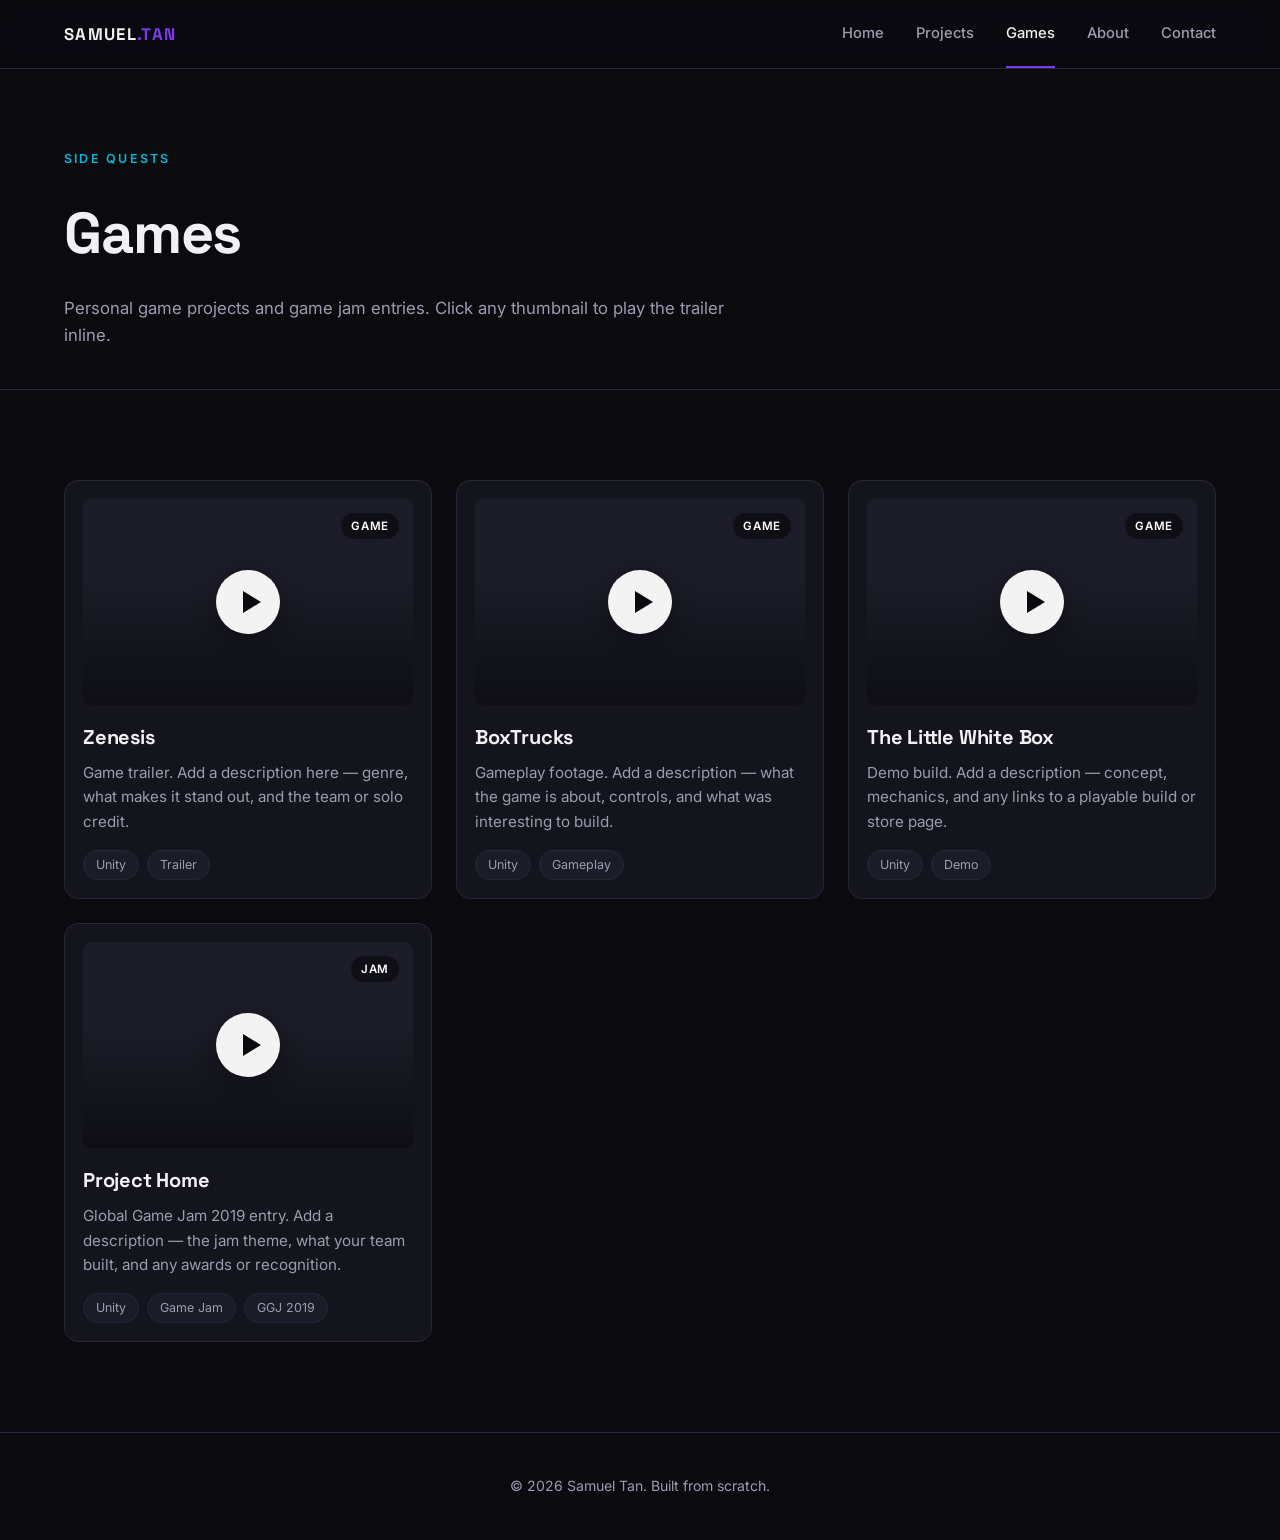
==== games.html @ c5303bc1 "Initial portfolio site Static site with home, projects, and games pages. VR/AR work showcased via cl" ====
<!DOCTYPE html>
<html lang="en">
<head>
    <meta charset="UTF-8">
    <meta name="viewport" content="width=device-width, initial-scale=1.0">
    <title>Games — Samuel Tan</title>
    <meta name="description" content="Games developed by Samuel Tan.">
    <link rel="stylesheet" href="assets/css/styles.css">
    <link rel="preconnect" href="https://fonts.googleapis.com">
    <link rel="preconnect" href="https://fonts.gstatic.com" crossorigin>
    <link href="https://fonts.googleapis.com/css2?family=Inter:wght@400;500;600;700;800&family=Space+Grotesk:wght@500;700&display=swap" rel="stylesheet">
</head>
<body>
    <header class="site-header">
        <div class="container header-inner">
            <a href="index.html" class="logo">SAMUEL<span>.TAN</span></a>
            <nav class="nav-desktop">
                <a href="index.html">Home</a>
                <a href="projects.html">Projects</a>
                <a href="games.html" class="active">Games</a>
                <a href="index.html#about">About</a>
                <a href="index.html#contact">Contact</a>
            </nav>
            <button class="nav-toggle" aria-label="Toggle navigation" aria-expanded="false">
                <span></span><span></span><span></span>
            </button>
        </div>
        <nav class="nav-mobile">
            <a href="index.html">Home</a>
            <a href="projects.html">Projects</a>
            <a href="games.html">Games</a>
            <a href="index.html#about">About</a>
            <a href="index.html#contact">Contact</a>
        </nav>
    </header>

    <main>
        <section class="page-hero">
            <div class="container">
                <p class="eyebrow">Side Quests</p>
                <h1>Games</h1>
                <p class="page-sub">Personal game projects and game jam entries. Click any thumbnail to play the trailer inline.</p>
            </div>
        </section>

        <section class="section">
            <div class="container">
                <div class="project-grid">
                    <article id="zenesis" class="project-card project-card-detail">
                        <div class="project-thumb video-thumb" data-video-id="gKmy3xf2ELI" style="background-image: url('https://img.youtube.com/vi/gKmy3xf2ELI/hqdefault.jpg')">
                            <span class="tag">Game</span>
                            <button class="play-button" aria-label="Play Zenesis trailer"></button>
                        </div>
                        <h3>Zenesis</h3>
                        <p>Game trailer. Add a description here — genre, what makes it stand out, and the team or solo credit.</p>
                        <ul class="meta-list"><li>Unity</li><li>Trailer</li></ul>
                    </article>

                    <article id="boxtrucks" class="project-card project-card-detail">
                        <div class="project-thumb video-thumb" data-video-id="-wrfO_AimGk" style="background-image: url('https://img.youtube.com/vi/-wrfO_AimGk/hqdefault.jpg')">
                            <span class="tag">Game</span>
                            <button class="play-button" aria-label="Play BoxTrucks gameplay"></button>
                        </div>
                        <h3>BoxTrucks</h3>
                        <p>Gameplay footage. Add a description — what the game is about, controls, and what was interesting to build.</p>
                        <ul class="meta-list"><li>Unity</li><li>Gameplay</li></ul>
                    </article>

                    <article id="little-white-box" class="project-card project-card-detail">
                        <div class="project-thumb video-thumb" data-video-id="9eeDVmjl8H8" style="background-image: url('https://img.youtube.com/vi/9eeDVmjl8H8/hqdefault.jpg')">
                            <span class="tag">Game</span>
                            <button class="play-button" aria-label="Play The Little White Box demo"></button>
                        </div>
                        <h3>The Little White Box</h3>
                        <p>Demo build. Add a description — concept, mechanics, and any links to a playable build or store page.</p>
                        <ul class="meta-list"><li>Unity</li><li>Demo</li></ul>
                    </article>

                    <article id="project-home" class="project-card project-card-detail">
                        <div class="project-thumb video-thumb" data-video-id="KWs1H7j5ezE" style="background-image: url('https://img.youtube.com/vi/KWs1H7j5ezE/hqdefault.jpg')">
                            <span class="tag">Jam</span>
                            <button class="play-button" aria-label="Play Project Home gameplay"></button>
                        </div>
                        <h3>Project Home</h3>
                        <p>Global Game Jam 2019 entry. Add a description — the jam theme, what your team built, and any awards or recognition.</p>
                        <ul class="meta-list"><li>Unity</li><li>Game Jam</li><li>GGJ 2019</li></ul>
                    </article>
                </div>
            </div>
        </section>
    </main>

    <footer class="site-footer">
        <div class="container">
            <p>© <span id="year"></span> Samuel Tan. Built from scratch.</p>
        </div>
    </footer>

    <script src="assets/js/main.js"></script>
</body>
</html>
---- assets/css/styles.css ----
/* ============================================================
   Samuel Tan — Portfolio
   Plain CSS, no preprocessor. Design tokens up top.
   ============================================================ */

:root {
    --bg: #0a0a0f;
    --surface: #14141c;
    --surface-2: #1c1c28;
    --border: #26263a;
    --text: #f0f0f5;
    --text-dim: #9c9cb0;
    --accent: #7c3aed;
    --accent-2: #06b6d4;
    --accent-glow: rgba(124, 58, 237, 0.35);
    --max-width: 1200px;
    --radius: 14px;
    --radius-sm: 8px;
    --shadow-card: 0 10px 30px rgba(0, 0, 0, 0.4);

    --font-sans: 'Inter', system-ui, -apple-system, Segoe UI, Roboto, sans-serif;
    --font-display: 'Space Grotesk', 'Inter', system-ui, sans-serif;
}

* { box-sizing: border-box; }

html {
    scroll-behavior: smooth;
}

body {
    margin: 0;
    background: var(--bg);
    color: var(--text);
    font-family: var(--font-sans);
    font-size: 16px;
    line-height: 1.6;
    -webkit-font-smoothing: antialiased;
    text-rendering: optimizeLegibility;
}

a { color: inherit; text-decoration: none; }
img { max-width: 100%; display: block; }

.container {
    width: 100%;
    max-width: var(--max-width);
    margin: 0 auto;
    padding: 0 24px;
}

/* ===== Header ============================================== */

.site-header {
    position: sticky;
    top: 0;
    z-index: 50;
    background: rgba(10, 10, 15, 0.75);
    backdrop-filter: saturate(140%) blur(12px);
    -webkit-backdrop-filter: saturate(140%) blur(12px);
    border-bottom: 1px solid var(--border);
}

.header-inner {
    display: flex;
    align-items: center;
    justify-content: space-between;
    height: 68px;
}

.logo {
    font-family: var(--font-display);
    font-weight: 700;
    letter-spacing: 0.08em;
    font-size: 1.05rem;
}
.logo span { color: var(--accent); }

.nav-desktop {
    display: flex;
    gap: 32px;
}
.nav-desktop a {
    font-size: 0.92rem;
    font-weight: 500;
    color: var(--text-dim);
    transition: color 0.2s ease;
    position: relative;
}
.nav-desktop a:hover,
.nav-desktop a.active { color: var(--text); }
.nav-desktop a.active::after {
    content: '';
    position: absolute;
    left: 0; right: 0; bottom: -22px;
    height: 2px;
    background: var(--accent);
}

.nav-toggle {
    display: none;
    background: transparent;
    border: 0;
    width: 40px;
    height: 40px;
    cursor: pointer;
    padding: 8px;
}
.nav-toggle span {
    display: block;
    width: 24px;
    height: 2px;
    background: var(--text);
    margin: 5px auto;
    transition: transform 0.25s ease, opacity 0.25s ease;
}
.nav-toggle[aria-expanded="true"] span:nth-child(1) {
    transform: translateY(7px) rotate(45deg);
}
.nav-toggle[aria-expanded="true"] span:nth-child(2) { opacity: 0; }
.nav-toggle[aria-expanded="true"] span:nth-child(3) {
    transform: translateY(-7px) rotate(-45deg);
}

.nav-mobile {
    display: none;
    flex-direction: column;
    padding: 8px 24px 20px;
    border-top: 1px solid var(--border);
    background: rgba(10, 10, 15, 0.95);
}
.nav-mobile.open { display: flex; }
.nav-mobile a {
    padding: 14px 0;
    border-bottom: 1px solid var(--border);
    color: var(--text-dim);
    font-weight: 500;
}
.nav-mobile a:last-child { border-bottom: 0; }

/* ===== Hero ================================================ */

.hero {
    position: relative;
    padding: 120px 0 100px;
    overflow: hidden;
}

.hero-eyebrow,
.eyebrow {
    text-transform: uppercase;
    letter-spacing: 0.18em;
    font-size: 0.78rem;
    color: var(--accent-2);
    font-weight: 600;
    margin: 0 0 18px;
}

.hero-title {
    font-family: var(--font-display);
    font-size: clamp(2.4rem, 6vw, 4.6rem);
    line-height: 1.05;
    letter-spacing: -0.02em;
    margin: 0 0 24px;
    font-weight: 700;
}
.accent {
    background: linear-gradient(120deg, var(--accent), var(--accent-2));
    -webkit-background-clip: text;
    background-clip: text;
    color: transparent;
}

.hero-sub {
    font-size: 1.15rem;
    color: var(--text-dim);
    max-width: 580px;
    margin: 0 0 36px;
}

.hero-cta { display: flex; gap: 14px; flex-wrap: wrap; }

.btn {
    display: inline-flex;
    align-items: center;
    justify-content: center;
    padding: 13px 26px;
    border-radius: 100px;
    font-weight: 600;
    font-size: 0.95rem;
    transition: transform 0.2s ease, box-shadow 0.25s ease, background 0.2s ease;
    border: 1px solid transparent;
    cursor: pointer;
}
.btn-primary {
    background: var(--accent);
    color: white;
    box-shadow: 0 8px 24px var(--accent-glow);
}
.btn-primary:hover { transform: translateY(-2px); box-shadow: 0 12px 30px var(--accent-glow); }
.btn-ghost {
    background: transparent;
    border-color: var(--border);
    color: var(--text);
}
.btn-ghost:hover { border-color: var(--text-dim); }

.hero-orb {
    position: absolute;
    top: -100px;
    right: -120px;
    width: 520px;
    height: 520px;
    border-radius: 50%;
    background: radial-gradient(circle at 30% 30%, var(--accent), transparent 60%),
                radial-gradient(circle at 70% 60%, var(--accent-2), transparent 65%);
    filter: blur(80px);
    opacity: 0.45;
    pointer-events: none;
    z-index: -1;
}

/* ===== Sections ============================================ */

.section { padding: 90px 0; }
.section-alt { background: var(--surface); border-top: 1px solid var(--border); border-bottom: 1px solid var(--border); }

.section-head {
    display: flex;
    align-items: end;
    justify-content: space-between;
    margin-bottom: 40px;
    flex-wrap: wrap;
    gap: 16px;
}
.section-head h2 {
    font-family: var(--font-display);
    font-size: clamp(1.8rem, 3.5vw, 2.6rem);
    margin: 0;
    letter-spacing: -0.01em;
}
.link-arrow {
    color: var(--accent-2);
    font-weight: 600;
    transition: transform 0.2s ease;
}
.link-arrow:hover { transform: translateX(4px); display: inline-block; }

/* ===== Page hero (sub-pages) =============================== */

.page-hero {
    padding: 80px 0 40px;
    border-bottom: 1px solid var(--border);
}
.page-hero h1 {
    font-family: var(--font-display);
    font-size: clamp(2.2rem, 5vw, 3.6rem);
    margin: 0 0 16px;
    letter-spacing: -0.02em;
}
.page-sub {
    color: var(--text-dim);
    max-width: 680px;
    font-size: 1.05rem;
    margin: 0;
}

/* ===== Project grid ======================================== */

.project-grid {
    display: grid;
    grid-template-columns: repeat(auto-fit, minmax(300px, 1fr));
    gap: 24px;
}

.project-card {
    background: var(--surface);
    border: 1px solid var(--border);
    border-radius: var(--radius);
    padding: 18px;
    transition: transform 0.25s ease, border-color 0.25s ease, box-shadow 0.25s ease;
    display: block;
    color: inherit;
}
.project-card:hover {
    transform: translateY(-4px);
    border-color: var(--accent);
    box-shadow: var(--shadow-card);
}
.project-card h3 {
    font-family: var(--font-display);
    font-size: 1.25rem;
    margin: 16px 0 8px;
    letter-spacing: -0.01em;
}
.project-card p {
    color: var(--text-dim);
    margin: 0;
    font-size: 0.95rem;
}

.project-thumb {
    aspect-ratio: 16 / 10;
    border-radius: var(--radius-sm);
    position: relative;
    overflow: hidden;
    display: flex;
    align-items: flex-start;
    justify-content: flex-end;
    padding: 14px;
    background-size: cover;
    background-position: center;
    background-color: var(--surface-2);
}
/* Gradient placeholders — used by Games page until real screenshots are added */
.thumb-1 { background: linear-gradient(135deg, #4338ca, #06b6d4); }
.thumb-2 { background: linear-gradient(135deg, #f59e0b, #b91c1c); }
.thumb-3 { background: linear-gradient(135deg, #10b981, #06b6d4); }
.thumb-4 { background: linear-gradient(135deg, #1e293b, #7c3aed); }
.thumb-5 { background: linear-gradient(135deg, #ec4899, #7c3aed); }
.thumb-6 { background: linear-gradient(135deg, #06b6d4, #1e1b4b); }

/* Video thumbnail — YouTube poster + play button overlay */
.video-thumb { cursor: pointer; }
.video-thumb::before {
    content: '';
    position: absolute;
    inset: 0;
    background: linear-gradient(180deg, transparent 40%, rgba(0,0,0,0.5));
    pointer-events: none;
    transition: background 0.25s ease;
}
.video-thumb:hover::before {
    background: linear-gradient(180deg, rgba(124,58,237,0.15) 0%, rgba(0,0,0,0.55));
}

.play-button {
    position: absolute;
    left: 50%;
    top: 50%;
    transform: translate(-50%, -50%);
    width: 64px;
    height: 64px;
    border-radius: 50%;
    border: 0;
    background: rgba(255, 255, 255, 0.95);
    cursor: pointer;
    transition: transform 0.2s ease, background 0.2s ease, box-shadow 0.25s ease;
    box-shadow: 0 6px 24px rgba(0, 0, 0, 0.4);
    z-index: 1;
    padding: 0;
}
.play-button::before {
    content: '';
    position: absolute;
    left: 56%;
    top: 50%;
    transform: translate(-50%, -50%);
    width: 0;
    height: 0;
    border-left: 18px solid var(--bg);
    border-top: 11px solid transparent;
    border-bottom: 11px solid transparent;
}
.video-thumb:hover .play-button {
    transform: translate(-50%, -50%) scale(1.08);
    background: var(--accent);
    box-shadow: 0 10px 28px var(--accent-glow);
}
.video-thumb:hover .play-button::before {
    border-left-color: white;
}

/* When iframe is injected, hide the static UI */
.video-thumb.is-playing::before,
.video-thumb.is-playing .tag,
.video-thumb.is-playing .play-button {
    display: none;
}
.video-thumb iframe {
    position: absolute;
    inset: 0;
    width: 100%;
    height: 100%;
    border: 0;
    border-radius: var(--radius-sm);
}

.tag {
    background: rgba(0, 0, 0, 0.45);
    backdrop-filter: blur(8px);
    color: white;
    padding: 4px 10px;
    border-radius: 100px;
    font-size: 0.72rem;
    font-weight: 600;
    letter-spacing: 0.06em;
    text-transform: uppercase;
}

.project-card-detail .meta-list {
    margin: 16px 0 0;
    padding: 0;
    list-style: none;
    display: flex;
    gap: 8px;
    flex-wrap: wrap;
}
.meta-list li {
    background: var(--surface-2);
    border: 1px solid var(--border);
    border-radius: 100px;
    padding: 4px 12px;
    font-size: 0.78rem;
    color: var(--text-dim);
}

/* ===== About =============================================== */

.about-grid {
    display: grid;
    grid-template-columns: 280px 1fr;
    gap: 60px;
    align-items: center;
}
.about-photo {
    aspect-ratio: 1;
    border-radius: 50%;
    background: linear-gradient(135deg, var(--accent), var(--accent-2));
    box-shadow: 0 0 60px var(--accent-glow);
    position: relative;
}
.about-photo::after {
    content: 'Photo';
    position: absolute;
    inset: 8px;
    border-radius: 50%;
    background: var(--surface);
    display: flex;
    align-items: center;
    justify-content: center;
    color: var(--text-dim);
    font-size: 0.85rem;
    letter-spacing: 0.1em;
    text-transform: uppercase;
}
.about-copy h2 {
    font-family: var(--font-display);
    font-size: clamp(1.8rem, 3.5vw, 2.4rem);
    margin: 0 0 18px;
    letter-spacing: -0.01em;
}
.about-copy p {
    color: var(--text-dim);
    margin: 0 0 16px;
}
.skill-list {
    margin: 24px 0 0;
    padding: 0;
    list-style: none;
    display: flex;
    gap: 10px;
    flex-wrap: wrap;
}
.skill-list li {
    background: var(--surface-2);
    border: 1px solid var(--border);
    padding: 6px 14px;
    border-radius: 100px;
    font-size: 0.85rem;
    color: var(--text);
    font-weight: 500;
}

/* ===== Contact ============================================= */

.contact-block { text-align: center; }
.contact-block h2 {
    font-family: var(--font-display);
    font-size: clamp(2rem, 4.5vw, 3.2rem);
    margin: 0 0 16px;
    letter-spacing: -0.02em;
}
.contact-sub {
    color: var(--text-dim);
    margin: 0 0 32px;
    font-size: 1.05rem;
}
.contact-email {
    display: inline-block;
    font-family: var(--font-display);
    font-size: clamp(1.4rem, 3vw, 2rem);
    color: var(--text);
    border-bottom: 2px solid var(--accent);
    padding-bottom: 4px;
    transition: color 0.2s ease;
}
.contact-email:hover { color: var(--accent-2); }

.social-row {
    display: flex;
    justify-content: center;
    gap: 28px;
    margin-top: 36px;
}
.social-row a {
    color: var(--text-dim);
    font-weight: 500;
    font-size: 0.95rem;
    transition: color 0.2s ease;
}
.social-row a:hover { color: var(--accent-2); }

/* ===== Footer ============================================== */

.site-footer {
    border-top: 1px solid var(--border);
    padding: 28px 0;
    color: var(--text-dim);
    font-size: 0.88rem;
    text-align: center;
}

/* ===== Responsive ========================================== */

@media (max-width: 820px) {
    .nav-desktop { display: none; }
    .nav-toggle { display: block; }
    .nav-desktop a.active::after { display: none; }

    .hero { padding: 80px 0 70px; }
    .section { padding: 64px 0; }

    .about-grid {
        grid-template-columns: 1fr;
        gap: 32px;
        text-align: center;
    }
    .about-photo {
        max-width: 200px;
        margin: 0 auto;
    }
    .skill-list { justify-content: center; }

    .hero-orb {
        width: 360px;
        height: 360px;
        right: -160px;
    }
}

@media (max-width: 480px) {
    .hero-cta .btn { flex: 1; }
    .social-row { flex-wrap: wrap; gap: 16px 24px; }
}
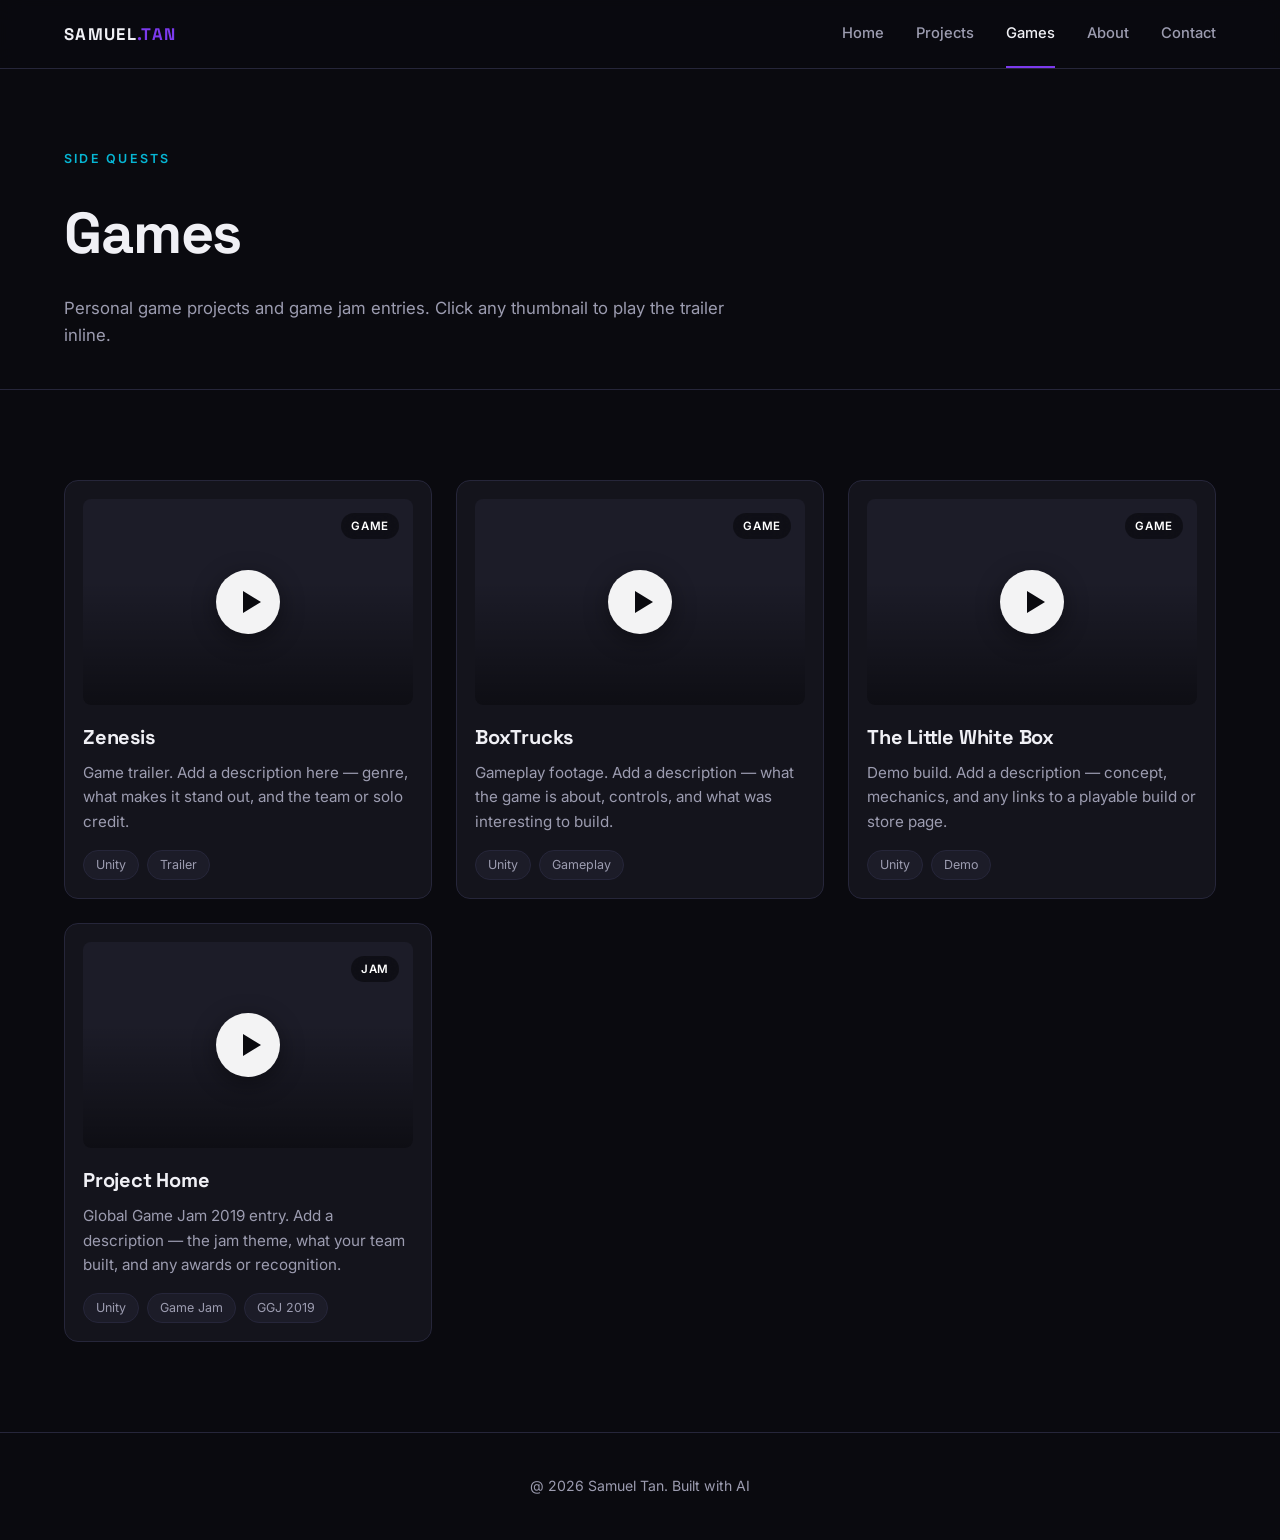
==== commit b31b0142: "Update footer text to "Built with AI" Co-Authored-By: Claude Opus 4.7 (1M context) <noreply@anthropi" ====
--- a/games.html
+++ b/games.html
@@ -92,7 +92,7 @@
 
     <footer class="site-footer">
         <div class="container">
-            <p>© <span id="year"></span> Samuel Tan. Built from scratch.</p>
+            <p>@ <span id="year"></span> Samuel Tan. Built with AI</p>
         </div>
     </footer>
 
--- a/assets/css/styles.css
+++ b/assets/css/styles.css
@@ -428,21 +428,14 @@
     border-radius: 50%;
     background: linear-gradient(135deg, var(--accent), var(--accent-2));
     box-shadow: 0 0 60px var(--accent-glow);
-    position: relative;
-}
-.about-photo::after {
-    content: 'Photo';
-    position: absolute;
-    inset: 8px;
+    padding: 4px;
+}
+.about-photo img {
+    width: 100%;
+    height: 100%;
     border-radius: 50%;
-    background: var(--surface);
-    display: flex;
-    align-items: center;
-    justify-content: center;
-    color: var(--text-dim);
-    font-size: 0.85rem;
-    letter-spacing: 0.1em;
-    text-transform: uppercase;
+    object-fit: cover;
+    display: block;
 }
 .about-copy h2 {
     font-family: var(--font-display);
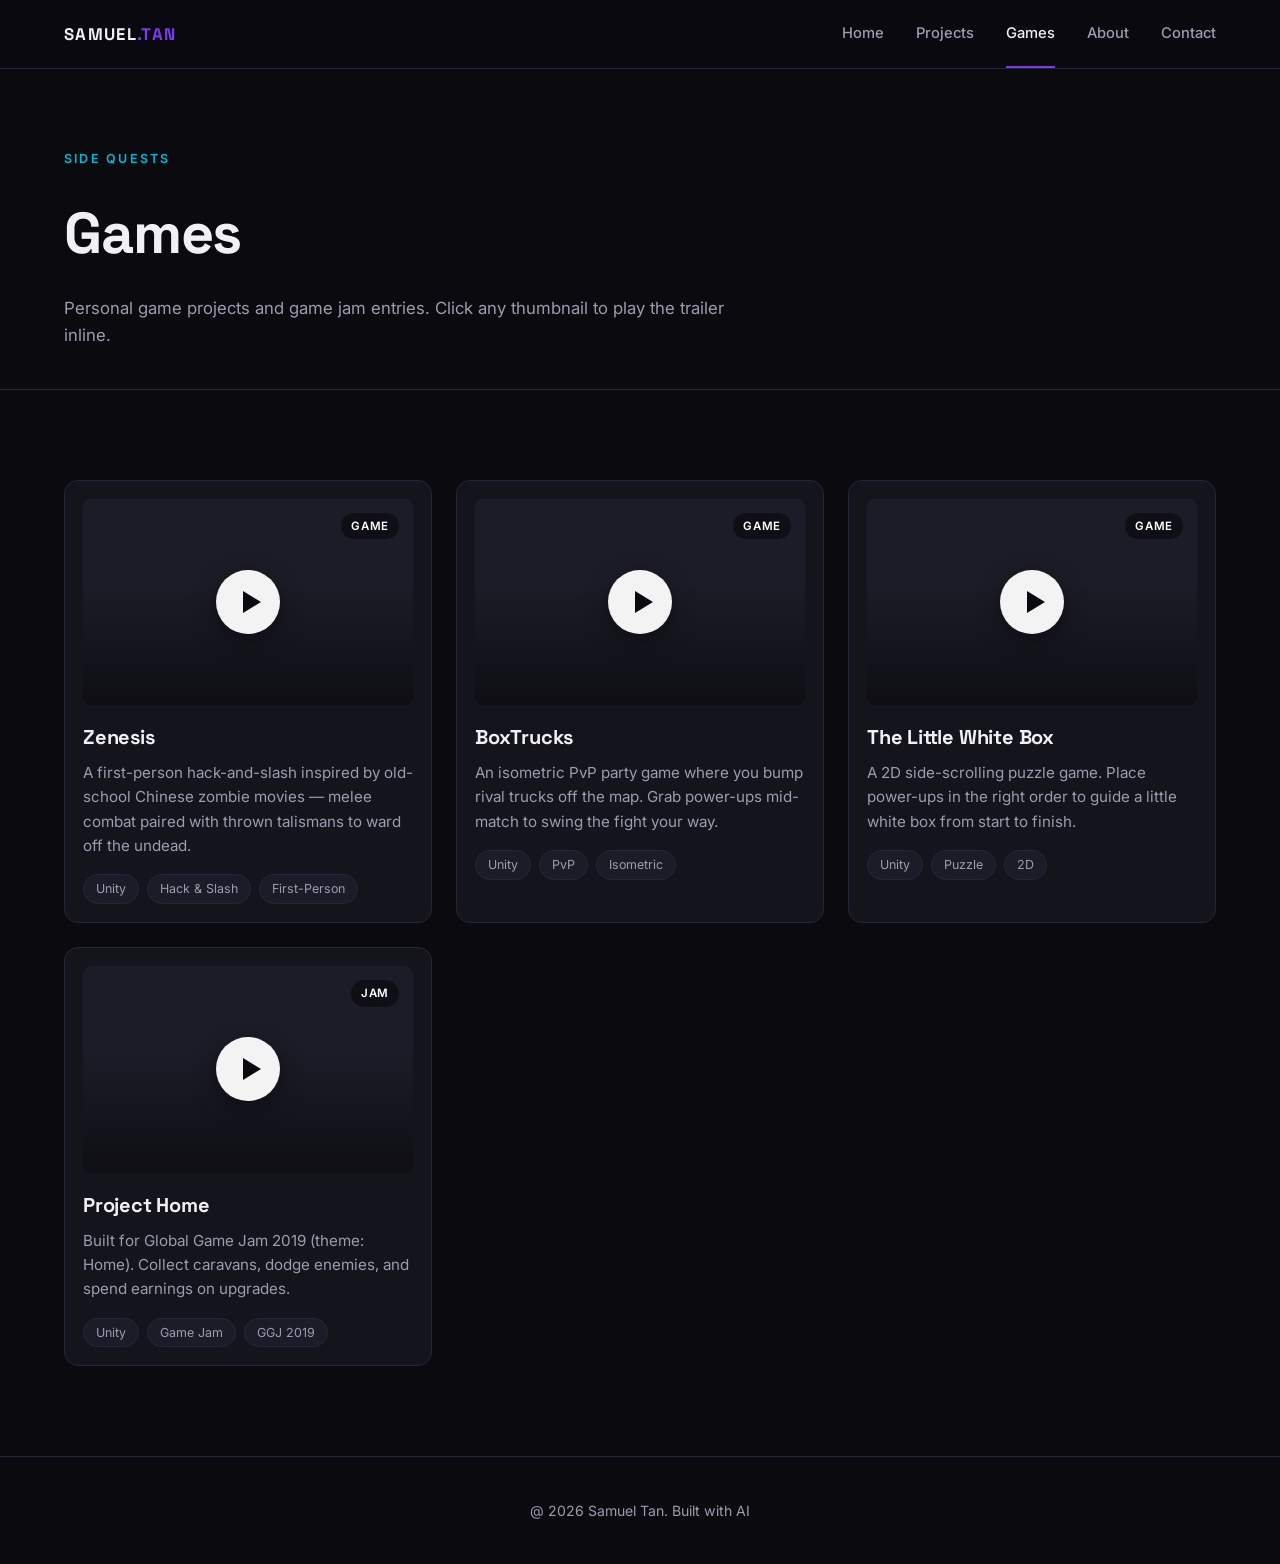
==== commit 0f6cb915: "Rewrite game descriptions and tag with genres Replace placeholder copy on all four game cards with r" ====
--- a/games.html
+++ b/games.html
@@ -52,8 +52,8 @@
                             <button class="play-button" aria-label="Play Zenesis trailer"></button>
                         </div>
                         <h3>Zenesis</h3>
-                        <p>Game trailer. Add a description here — genre, what makes it stand out, and the team or solo credit.</p>
-                        <ul class="meta-list"><li>Unity</li><li>Trailer</li></ul>
+                        <p>A first-person hack-and-slash inspired by old-school Chinese zombie movies — melee combat paired with thrown talismans to ward off the undead.</p>
+                        <ul class="meta-list"><li>Unity</li><li>Hack &amp; Slash</li><li>First-Person</li></ul>
                     </article>
 
                     <article id="boxtrucks" class="project-card project-card-detail">
@@ -62,8 +62,8 @@
                             <button class="play-button" aria-label="Play BoxTrucks gameplay"></button>
                         </div>
                         <h3>BoxTrucks</h3>
-                        <p>Gameplay footage. Add a description — what the game is about, controls, and what was interesting to build.</p>
-                        <ul class="meta-list"><li>Unity</li><li>Gameplay</li></ul>
+                        <p>An isometric PvP party game where you bump rival trucks off the map. Grab power-ups mid-match to swing the fight your way.</p>
+                        <ul class="meta-list"><li>Unity</li><li>PvP</li><li>Isometric</li></ul>
                     </article>
 
                     <article id="little-white-box" class="project-card project-card-detail">
@@ -72,8 +72,8 @@
                             <button class="play-button" aria-label="Play The Little White Box demo"></button>
                         </div>
                         <h3>The Little White Box</h3>
-                        <p>Demo build. Add a description — concept, mechanics, and any links to a playable build or store page.</p>
-                        <ul class="meta-list"><li>Unity</li><li>Demo</li></ul>
+                        <p>A 2D side-scrolling puzzle game. Place power-ups in the right order to guide a little white box from start to finish.</p>
+                        <ul class="meta-list"><li>Unity</li><li>Puzzle</li><li>2D</li></ul>
                     </article>
 
                     <article id="project-home" class="project-card project-card-detail">
@@ -82,7 +82,7 @@
                             <button class="play-button" aria-label="Play Project Home gameplay"></button>
                         </div>
                         <h3>Project Home</h3>
-                        <p>Global Game Jam 2019 entry. Add a description — the jam theme, what your team built, and any awards or recognition.</p>
+                        <p>Built for Global Game Jam 2019 (theme: Home). Collect caravans, dodge enemies, and spend earnings on upgrades.</p>
                         <ul class="meta-list"><li>Unity</li><li>Game Jam</li><li>GGJ 2019</li></ul>
                     </article>
                 </div>
